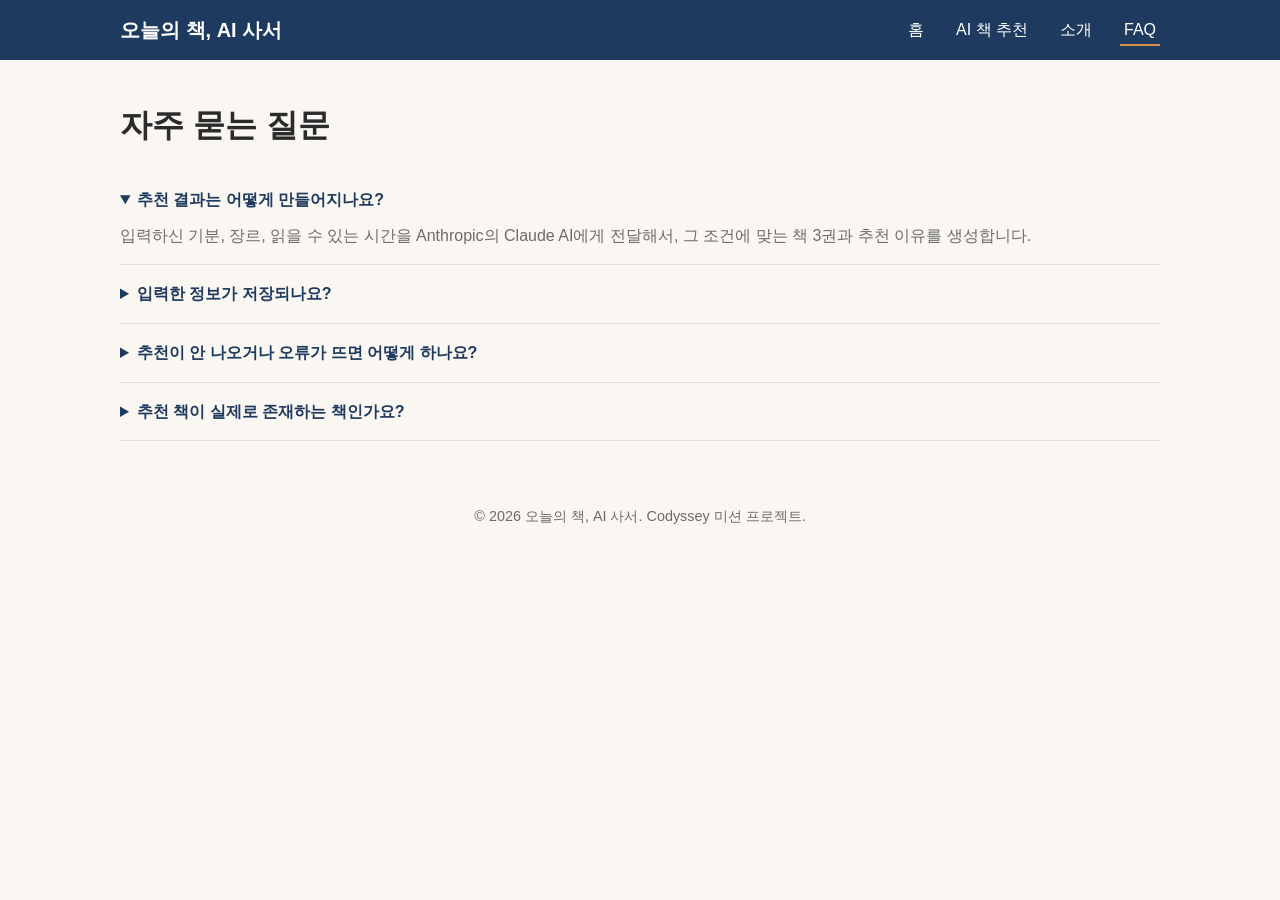
==== faq.html @ 51ca211d "feat: 소개(about) 및 FAQ 페이지 추가 - 페이지 이동 구조 완성" ====
<!DOCTYPE html>
<html lang="ko">
<head>
  <meta charset="UTF-8" />
  <meta name="viewport" content="width=device-width, initial-scale=1.0" />
  <title>FAQ - 오늘의 책, AI 사서</title>
  <link rel="stylesheet" href="css/style.css" />
  <style>
    /* 이 페이지에서만 쓰는 아코디언(질문/답변 펼치기) 스타일 */
    .faq-item {
      border-bottom: 1px solid var(--color-border);
      padding: 16px 0;
    }
    .faq-item summary {
      cursor: pointer;
      font-weight: 600;
      color: var(--color-primary);
    }
    .faq-item p {
      margin-top: 10px;
      color: var(--color-muted);
    }
  </style>
</head>
<body>
  <header class="site-header">
    <div class="nav-wrap">
      <a href="index.html" class="logo">오늘의 책, AI 사서</a>
      <button class="nav-toggle" aria-label="메뉴 열기" aria-expanded="false">&#9776;</button>
      <ul class="nav-menu">
        <li><a href="index.html">홈</a></li>
        <li><a href="recommend.html">AI 책 추천</a></li>
        <li><a href="about.html">소개</a></li>
        <li><a href="faq.html" aria-current="page">FAQ</a></li>
      </ul>
    </div>
  </header>

  <main class="container">
    <h1 style="margin-bottom: 20px;">자주 묻는 질문</h1>

    <!-- <details>/<summary>는 JS 없이도 펼치고 접을 수 있는 표준 HTML 요소 -->
    <details class="faq-item" open>
      <summary>추천 결과는 어떻게 만들어지나요?</summary>
      <p>입력하신 기분, 장르, 읽을 수 있는 시간을 Anthropic의 Claude AI에게 전달해서, 그 조건에 맞는 책 3권과 추천 이유를 생성합니다.</p>
    </details>

    <details class="faq-item">
      <summary>입력한 정보가 저장되나요?</summary>
      <p>아니요. 입력하신 내용은 추천 결과를 생성하는 데만 사용되고 별도로 저장하지 않습니다.</p>
    </details>

    <details class="faq-item">
      <summary>추천이 안 나오거나 오류가 뜨면 어떻게 하나요?</summary>
      <p>필수 입력값이 비어 있으면 안내 메시지가 표시됩니다. AI 서버 오류나 응답 지연이 발생한 경우에도 화면에 안내 문구가 표시되니, 잠시 후 다시 시도해주세요.</p>
    </details>

    <details class="faq-item">
      <summary>추천 책이 실제로 존재하는 책인가요?</summary>
      <p>AI가 실제 도서를 기반으로 추천하도록 안내하고 있지만, 완벽하지 않을 수 있어 구매/대출 전에는 제목을 다시 한번 검색해 확인하시길 권장합니다.</p>
    </details>
  </main>

  <footer class="site-footer">
    <p>&copy; 2026 오늘의 책, AI 사서. Codyssey 미션 프로젝트.</p>
  </footer>

  <script src="js/main.js"></script>
</body>
</html>
---- css/style.css ----
/* ========================================
   공통 변수 (색상, 간격 등을 한 곳에서 관리)
   - 색을 바꾸고 싶으면 여기 값만 수정하면 전체 사이트에 반영됨
======================================== */
:root {
  --color-primary: #1f3a5f;   /* 헤더, 버튼 등 메인 색 (짙은 남색) */
  --color-accent: #d98e4a;    /* 강조 색 (따뜻한 주황, 책 표지 느낌) */
  --color-bg: #faf7f2;        /* 배경색 (아이보리) */
  --color-text: #2b2b2b;      /* 기본 글자색 */
  --color-muted: #6b6b6b;     /* 보조 설명 글자색 */
  --color-border: #e3ddd2;
  --radius: 10px;
  --max-width: 1080px;
}

/* 브라우저마다 다른 기본 여백/폰트를 통일 (리셋) */
* {
  box-sizing: border-box;
  margin: 0;
  padding: 0;
}

body {
  font-family: "Pretendard", "Apple SD Gothic Neo", "Malgun Gothic", sans-serif;
  background: var(--color-bg);
  color: var(--color-text);
  line-height: 1.6;
}

a {
  color: inherit;
  text-decoration: none;
}

img {
  max-width: 100%;
  display: block;
}

/* ========================================
   헤더 & 네비게이션
   - 로고 + 메뉴를 가로로 배치 (flex)
   - 모바일에서는 햄버거 버튼으로 메뉴를 여닫음 (js/main.js에서 처리)
======================================== */
.site-header {
  background: var(--color-primary);
  color: #fff;
  position: sticky;
  top: 0;
  z-index: 100;
}

.nav-wrap {
  max-width: var(--max-width);
  margin: 0 auto;
  padding: 14px 20px;
  display: flex;
  align-items: center;
  justify-content: space-between;
}

.logo {
  font-size: 1.25rem;
  font-weight: 700;
}

.nav-menu {
  list-style: none;
  display: flex;
  gap: 24px;
}

.nav-menu a {
  font-weight: 500;
  padding: 6px 4px;
  border-bottom: 2px solid transparent;
  transition: border-color 0.2s;
}

.nav-menu a:hover,
.nav-menu a[aria-current="page"] {
  border-color: var(--color-accent);
}

/* 모바일 메뉴 토글 버튼: 기본(데스크톱)에서는 숨김 */
.nav-toggle {
  display: none;
  background: none;
  border: none;
  color: #fff;
  font-size: 1.6rem;
  cursor: pointer;
}

/* ========================================
   공통 레이아웃 컨테이너
======================================== */
.container {
  max-width: var(--max-width);
  margin: 0 auto;
  padding: 40px 20px;
}

section + section {
  border-top: 1px solid var(--color-border);
}

/* ========================================
   히어로(메인 소개) 영역
======================================== */
.hero {
  text-align: center;
  padding: 80px 20px;
}

.hero h1 {
  font-size: 2.2rem;
  margin-bottom: 16px;
  color: var(--color-primary);
}

.hero p {
  color: var(--color-muted);
  font-size: 1.05rem;
  margin-bottom: 28px;
}

.btn {
  display: inline-block;
  background: var(--color-accent);
  color: #fff;
  padding: 12px 28px;
  border-radius: var(--radius);
  font-weight: 600;
  border: none;
  cursor: pointer;
  font-size: 1rem;
}

.btn:hover {
  opacity: 0.9;
}

/* 카드형 요소 (특징 소개 등에서 재사용) */
.card-grid {
  display: grid;
  grid-template-columns: repeat(3, 1fr);
  gap: 20px;
}

.card {
  background: #fff;
  border: 1px solid var(--color-border);
  border-radius: var(--radius);
  padding: 24px;
}

.card h3 {
  color: var(--color-primary);
  margin-bottom: 8px;
}

/* ========================================
   푸터
======================================== */
.site-footer {
  text-align: center;
  padding: 24px 20px;
  color: var(--color-muted);
  font-size: 0.9rem;
}

/* ========================================
   반응형: 태블릿 이하 (768px 이하)
======================================== */
@media (max-width: 768px) {
  .card-grid {
    grid-template-columns: repeat(2, 1fr);
  }
}

/* ========================================
   반응형: 모바일 (600px 이하)
   - 메뉴를 세로 드롭다운으로 바꾸고 토글 버튼을 보여줌
======================================== */
@media (max-width: 600px) {
  .nav-toggle {
    display: block;
  }

  .nav-menu {
    display: none;
    position: absolute;
    top: 100%;
    left: 0;
    right: 0;
    background: var(--color-primary);
    flex-direction: column;
    gap: 0;
    padding: 8px 0;
  }

  /* js에서 이 클래스를 토글해서 모바일 메뉴를 보여줌 */
  .nav-menu.is-open {
    display: flex;
  }

  .nav-menu a {
    padding: 12px 20px;
    width: 100%;
  }

  .hero h1 {
    font-size: 1.6rem;
  }

  .card-grid {
    grid-template-columns: 1fr;
  }
}
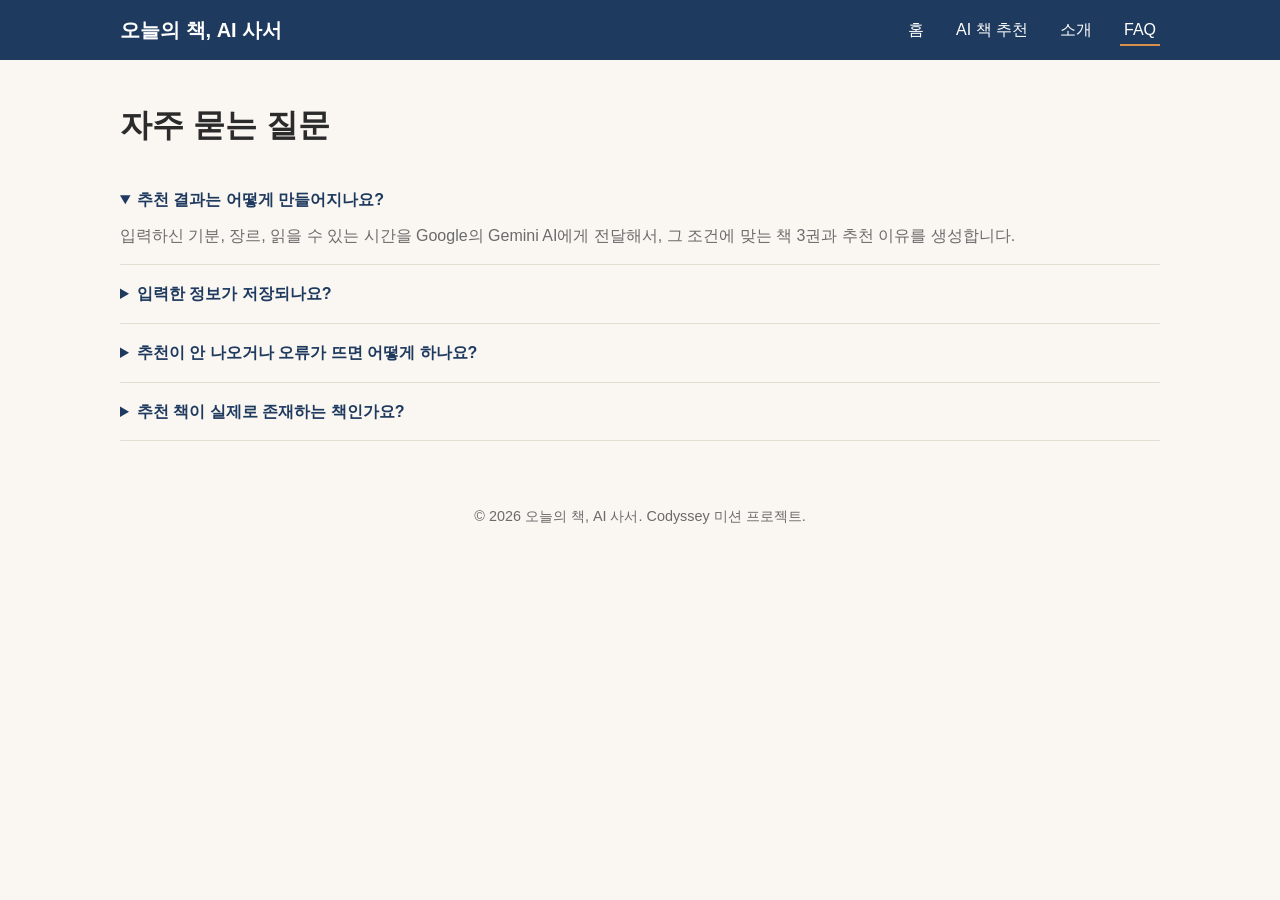
==== commit 46ed9714: "refactor: AI API를 Anthropic Claude에서 Google Gemini(무료 티어)로 변경" ====
--- a/faq.html
+++ b/faq.html
@@ -42,7 +42,7 @@
     <!-- <details>/<summary>는 JS 없이도 펼치고 접을 수 있는 표준 HTML 요소 -->
     <details class="faq-item" open>
       <summary>추천 결과는 어떻게 만들어지나요?</summary>
-      <p>입력하신 기분, 장르, 읽을 수 있는 시간을 Anthropic의 Claude AI에게 전달해서, 그 조건에 맞는 책 3권과 추천 이유를 생성합니다.</p>
+      <p>입력하신 기분, 장르, 읽을 수 있는 시간을 Google의 Gemini AI에게 전달해서, 그 조건에 맞는 책 3권과 추천 이유를 생성합니다.</p>
     </details>
 
     <details class="faq-item">
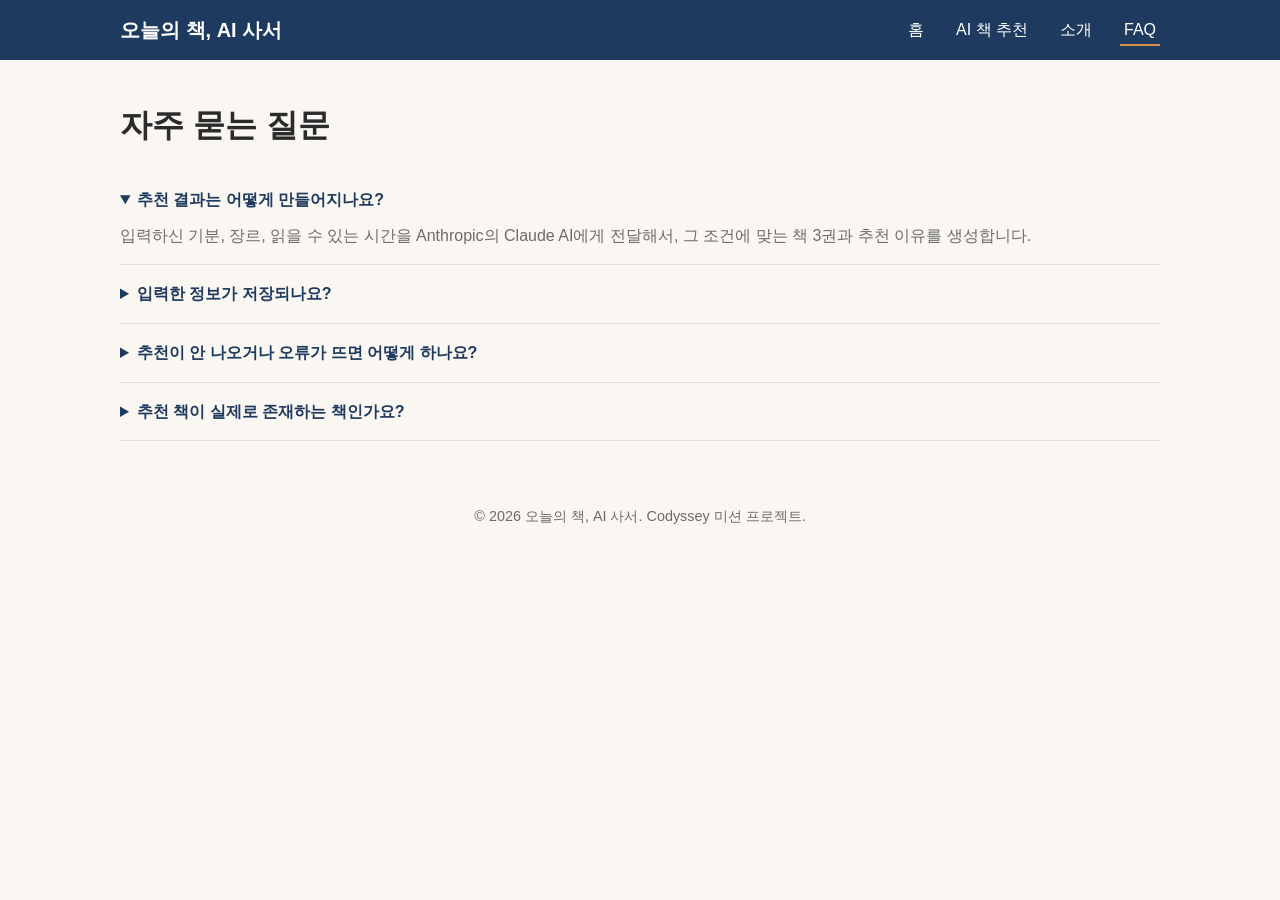
==== commit 106eece3: "revert: AI API를 다시 Anthropic Claude로 변경 (교육장 제공 키 사용)" ====
--- a/faq.html
+++ b/faq.html
@@ -42,7 +42,7 @@
     <!-- <details>/<summary>는 JS 없이도 펼치고 접을 수 있는 표준 HTML 요소 -->
     <details class="faq-item" open>
       <summary>추천 결과는 어떻게 만들어지나요?</summary>
-      <p>입력하신 기분, 장르, 읽을 수 있는 시간을 Google의 Gemini AI에게 전달해서, 그 조건에 맞는 책 3권과 추천 이유를 생성합니다.</p>
+      <p>입력하신 기분, 장르, 읽을 수 있는 시간을 Anthropic의 Claude AI에게 전달해서, 그 조건에 맞는 책 3권과 추천 이유를 생성합니다.</p>
     </details>
 
     <details class="faq-item">
